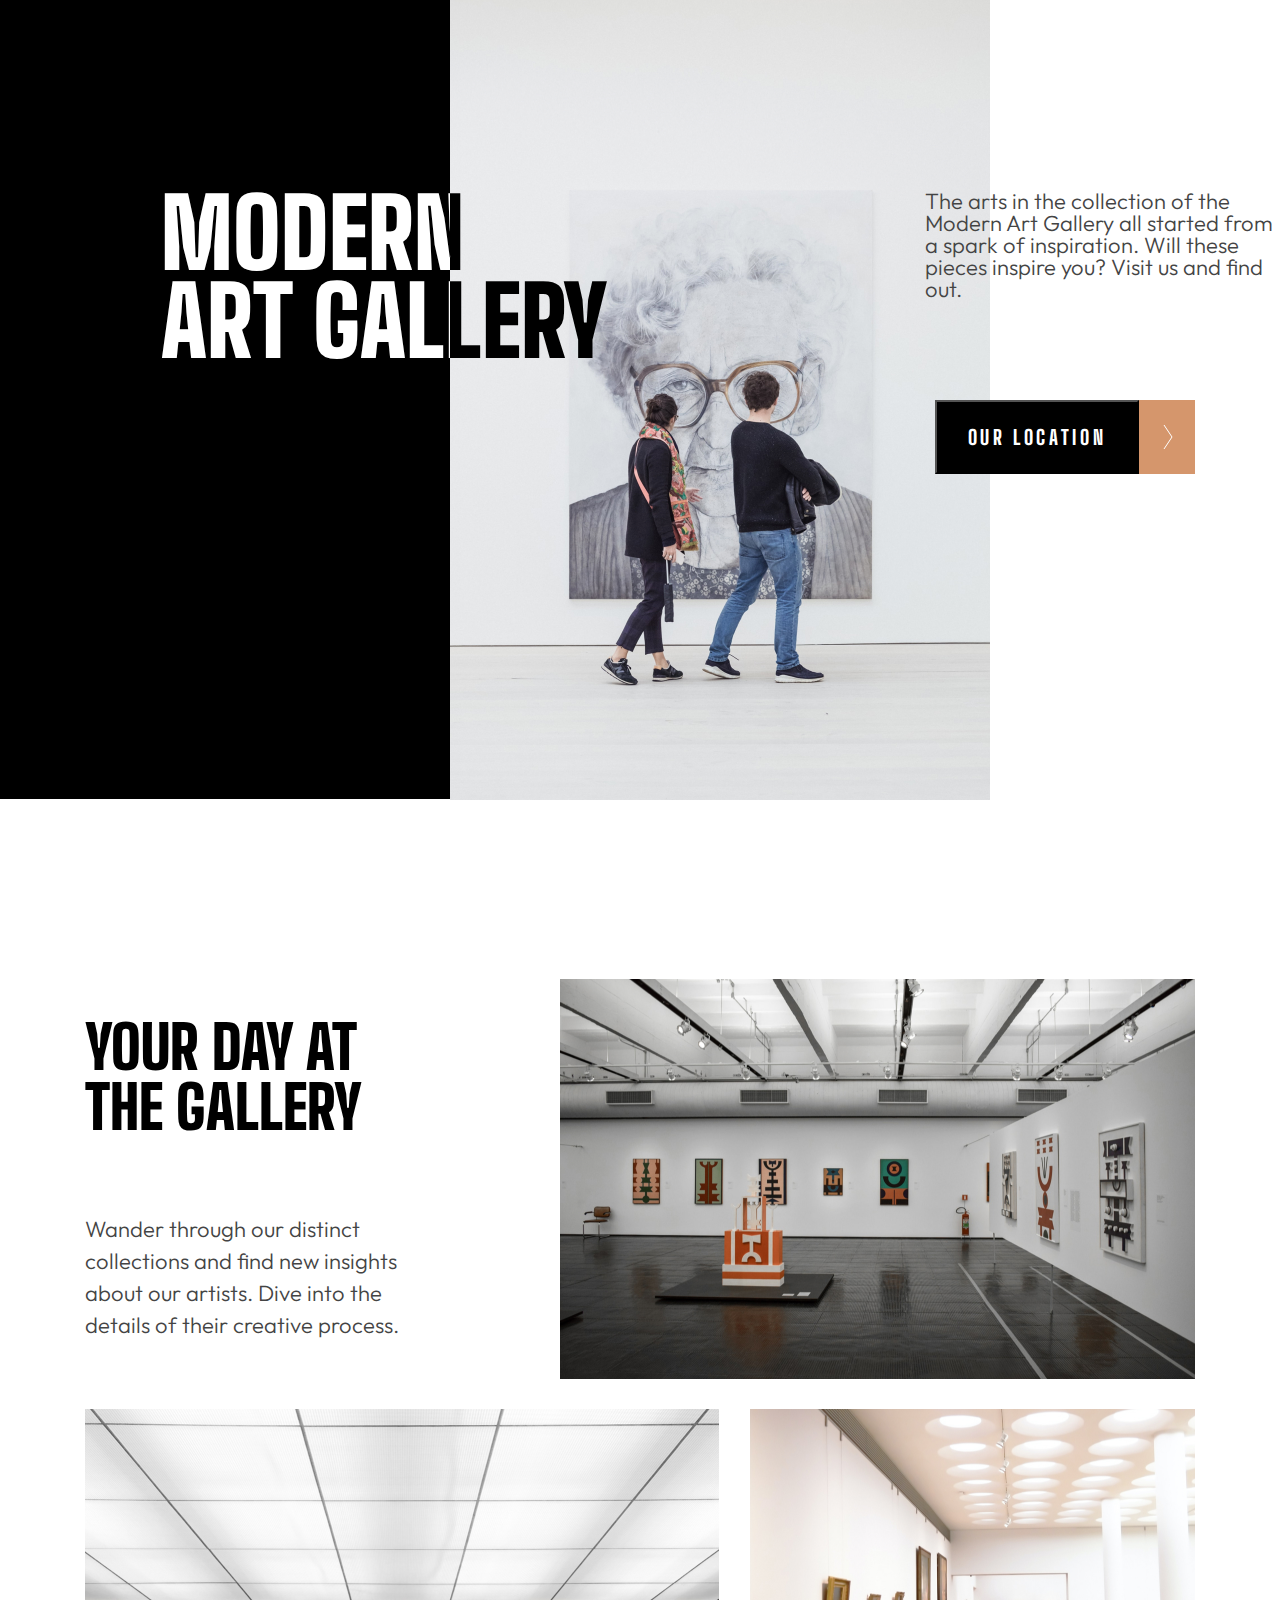
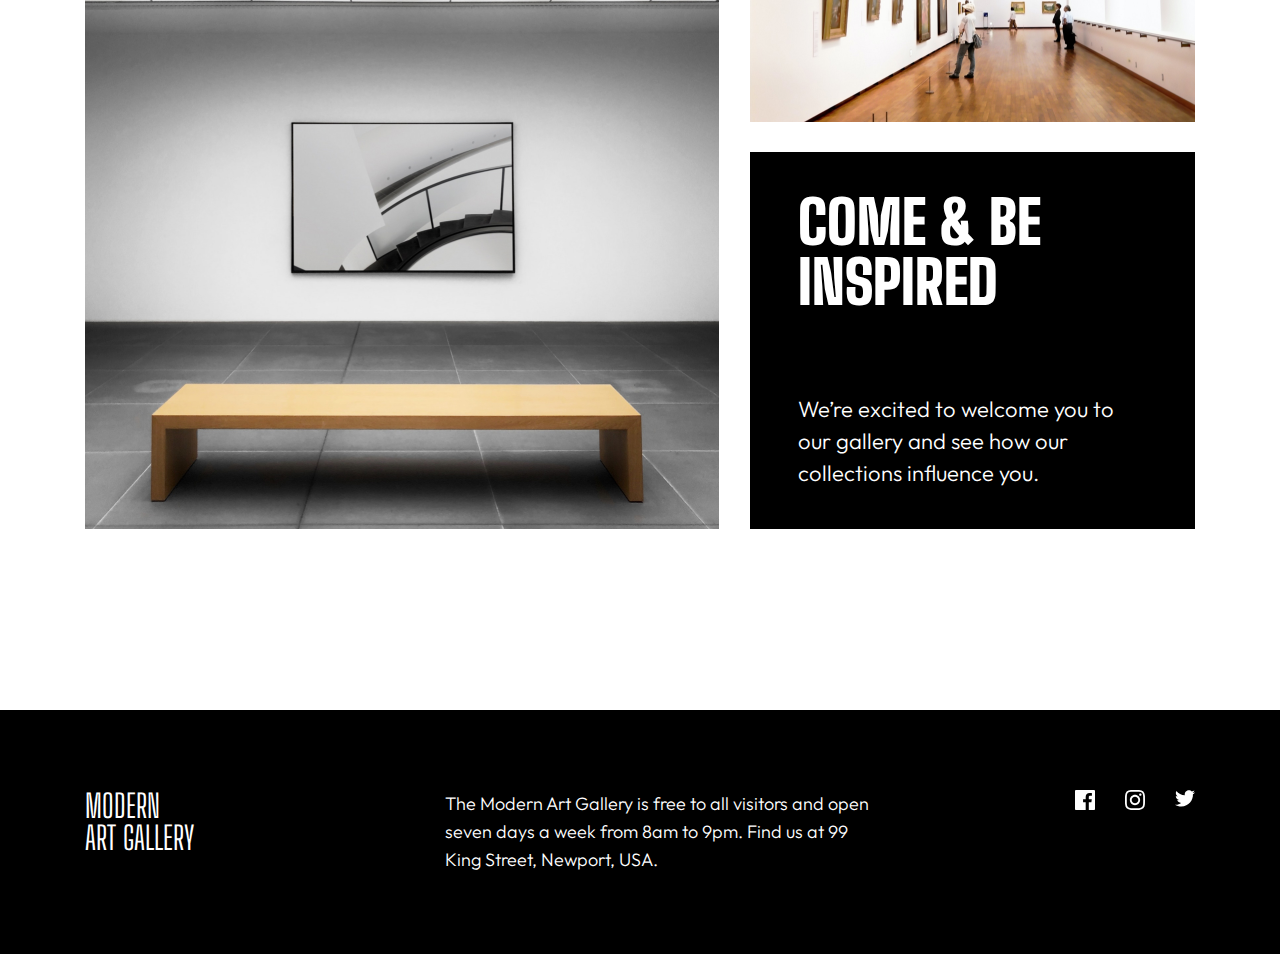
==== index.html @ f4c5466d "Desktop Version" ====
<!DOCTYPE html>
<html lang="en">
<head>
    <meta charset="UTF-8">
    <meta http-equiv="X-UA-Compatible" content="IE=edge">
    <meta name="viewport" content="width=device-width, initial-scale=1.0">
    <link rel="stylesheet" href="./reset.css">
    <link rel="stylesheet" href="./style.css">
    <title>Document</title>
</head>
<body>

    <div class="Container">
        <div class="BlackDiv">
            <h1>MODERN <br> ART GALLERY</h1>
        </div>
        <div class="DivForPic">
            <img  class="GalleryImg" src="./Rectangle.jpg" alt="">
            <h2>MODERN <br> ART GALLERY</h2>
            
        </div>
        <p class="HeaderP">The arts in the collection of the Modern Art Gallery all started from a spark of inspiration. Will these pieces inspire you? Visit us and find out.</p>
        <button class="OurLocation">OUR LOCATION</button>
        <div class="DivForButton">
            <img src="./Path 2.svg" alt="">
        </div>
        <section>
            <div class="UpperDiv">
                <div class="UpperInsideDiv">
                    <p class="YourDay">Your Day at the Gallery</p>
                    <p class="nexttoYourDay">Wander through our distinct collections and find new insights about our artists. Dive into the details of their creative process.</p>
                </div>
                <img class="Rectangle1"src="./Rectangle (1).jpg" alt="">
            </div>
            <div class="DownDiv">
                <img class="Rectangle2" src="./Rectangle Copy 2.jpg" alt="">
                <div class="DownInsideDiv">
                    <img class="Rectangle4" src="./Rectangle Copy 4.jpg" alt="">
                    <div class="Rectangle5">
                        <p class="NexttoDownDivP">COME & BE INSPIRED</p>
                        <p class="NexttoDownDivP2">We’re excited to welcome you to our gallery and see how our collections influence you.</p>
                    </div>
                </div>
            </div>

        </section>
        <footer>
            <div class="FooterDiv">
                <p class="FooterP">MODERN <br> ART GALLERY</p>
                <p class="FooterP2">The Modern Art Gallery is free to all visitors and open seven days a week from 8am to 9pm. Find us at 99 King Street, Newport, USA.</p>
                <div class="IconDiv">
                    <div class="SmallestDivs">
                        <img src="./Path (1).svg" alt="">
                    </div>
                    <div class="SmallestDivs">
                        <img src="./Shape.svg" alt="">
                    </div>
                    <div class="SmallestDivs">
                        <img src="./Path (3).svg" alt="">
                    </div>
                </div>
            </div>

        </footer>
      

        














    </div>
    
</body>
</html>
---- style.css ----
@import url('https://fonts.googleapis.com/css2?family=Big+Shoulders+Display:wght@900&display=swap');
@import url('https://fonts.googleapis.com/css2?family=Outfit&display=swap');
.Container{
    max-width: 1439px;
    width: 100%;
    height: 2554px;
    margin: 0 auto;
    /* margin-top: 80px; */
    position: relative;
    /* border: solid black 2px; */
    
}
.BlackDiv{
    max-width: 450px;
    width: 100%;
    height: 799px;
    background-color: black;
    overflow: hidden;
   
}
h1{
    width: 514px;
    height: 176px;
    color: white;
    font-size: 96px;
    font-weight: 900;
    line-height: 88px;
    font-family: 'Big Shoulders Display';
    font-style: normal;
    margin-top: 189px;
    margin-left: 161px;
   
    

}
.DivForPic{
    width: 540px;
    height: 800px;
    position: absolute;
    left: 450px;
    top: 0px;
    overflow: hidden;
}
h2{
    width: 514px;
    height: 176px;
    color: black;
    font-size: 96px;
    font-weight: 900;
    line-height: 88px;
    font-family: 'Big Shoulders Display';
    font-style: normal;
    margin-top: 189px;
    margin-left: -291px;
    position: absolute;
    
    
 
   
}
.GalleryImg{
    width: 540px;
    height: 800px;
    position: absolute;
}
.HeaderP{
    position: absolute;
    width: 350px;
    height: 150px;
    font-size: 22px;
    font-weight: 300;
    color: #444444;
    font-family: 'Outfit';
    left: 925px;
    top: 190px;
}
.OurLocation{
    width: 204px;
    height: 74px;
    background-color: black;
    position: absolute;
    left: 935px;
    top: 400px;
    color: white;
    font-weight: 800;
    font-size: 20px;
    font-family: 'Big Shoulders Display';
    letter-spacing: 3.63636px;
}
.DivForButton{
    width: 56px;
    height: 74px;
    background-color: #D5966C;
    position: absolute;
    top: 400px;
    left: 1139px;
    padding-left: 24px;
    padding-top: 24px;
}
section{
    position: absolute;
 
    max-width: 1110px;
    width: 100%;
    height: 1150px;
    left: 50%;
    transform: translate(-50%,0);
    margin-top: 180px;
    padding-bottom: 180px;
}
footer{
    max-width: 1440px;
    width: 100%;
    height: 244px;
    background-color: black;
    position: absolute;
    top: 100%;
    transform: translate(0,-100%);
    display: flex;
    justify-content: center;
    align-items: center;


}
.FooterP{
    color: white;
    font-size: 32px;
    font-family: 'Big Shoulders Display';
    width: 159.57px;
    height: 58px;
}
.FooterP2{
    color: white;
    width: 430px;
    height: 84px;
    font-size: 18px;
    font-weight: 300;
    font-family: 'Outfit';
    line-height: 28px;
}
.IconDiv{
    width: 120px;
    height: 20px;
    display: flex;
    justify-content: space-between;
    
}
.FooterDiv{
    max-width: 1110px;
    width: 100%;
    height: 84px;

    display: flex;
    justify-content: space-between;
}
.SmallestDivs{
    width: 20px;
    height: 20px;
    /* background-color: white; */
}
.UpperDiv{
    width: 100%;
    height: 400px;
    display: flex;
    justify-content: space-between;
    
}
.UpperInsideDiv{
    width: 350px;
    height: 400px;
    display: flex;
    flex-direction: column;
    justify-content: space-around;
    align-content: space-around;
}
.Rectangle1{
    width: 635px;
    height: 400px;
}
.DownDiv{
    width: 100%;
    height: 720px;
    margin-top: 30px;
    display: flex;
    justify-content: space-between;
}
.Rectangle2{
    width: 635px;
    height: 720px;

}
.DownInsideDiv{
    width: 445px;
    height: 720px;
    display: flex;
    flex-direction: column;
    justify-content: space-between;
    align-content: space-between;
}
.Rectangle4{
    width: 445px;
    height: 313px;
}
.Rectangle5{
    width: 445px;
    height: 377px;
    background-color: black;
    display: flex;
    justify-content: space-around;
    flex-direction: column;
    align-content: space-around;
    align-items: center;
}
.YourDay{
    width: 350px;
    height: 120px;
    font-family: 'Big Shoulders Display';
    font-style: normal;
    font-weight: 900;
    font-size: 60px;
    line-height: 60px;
    text-transform: uppercase;
}
.nexttoYourDay{
    font-family: 'Outfit';
    font-style: normal;
    font-weight: 300;
    font-size: 22px;
    line-height: 32px;
    color: #444444;
}
.NexttoDownDivP{
    font-family: 'Big Shoulders Display';
    font-style: normal;
    font-weight: 900;
    font-size: 60px;
    line-height: 60px;
    color: white;
    width: 350px;
    height: 120px;
}
.NexttoDownDivP2{
    color: white;
    font-family: 'Outfit';
    font-style: normal;
    font-weight: 300;
    font-size: 22px;
    line-height: 32px;
    width: 350px;
    height: 96px;
}
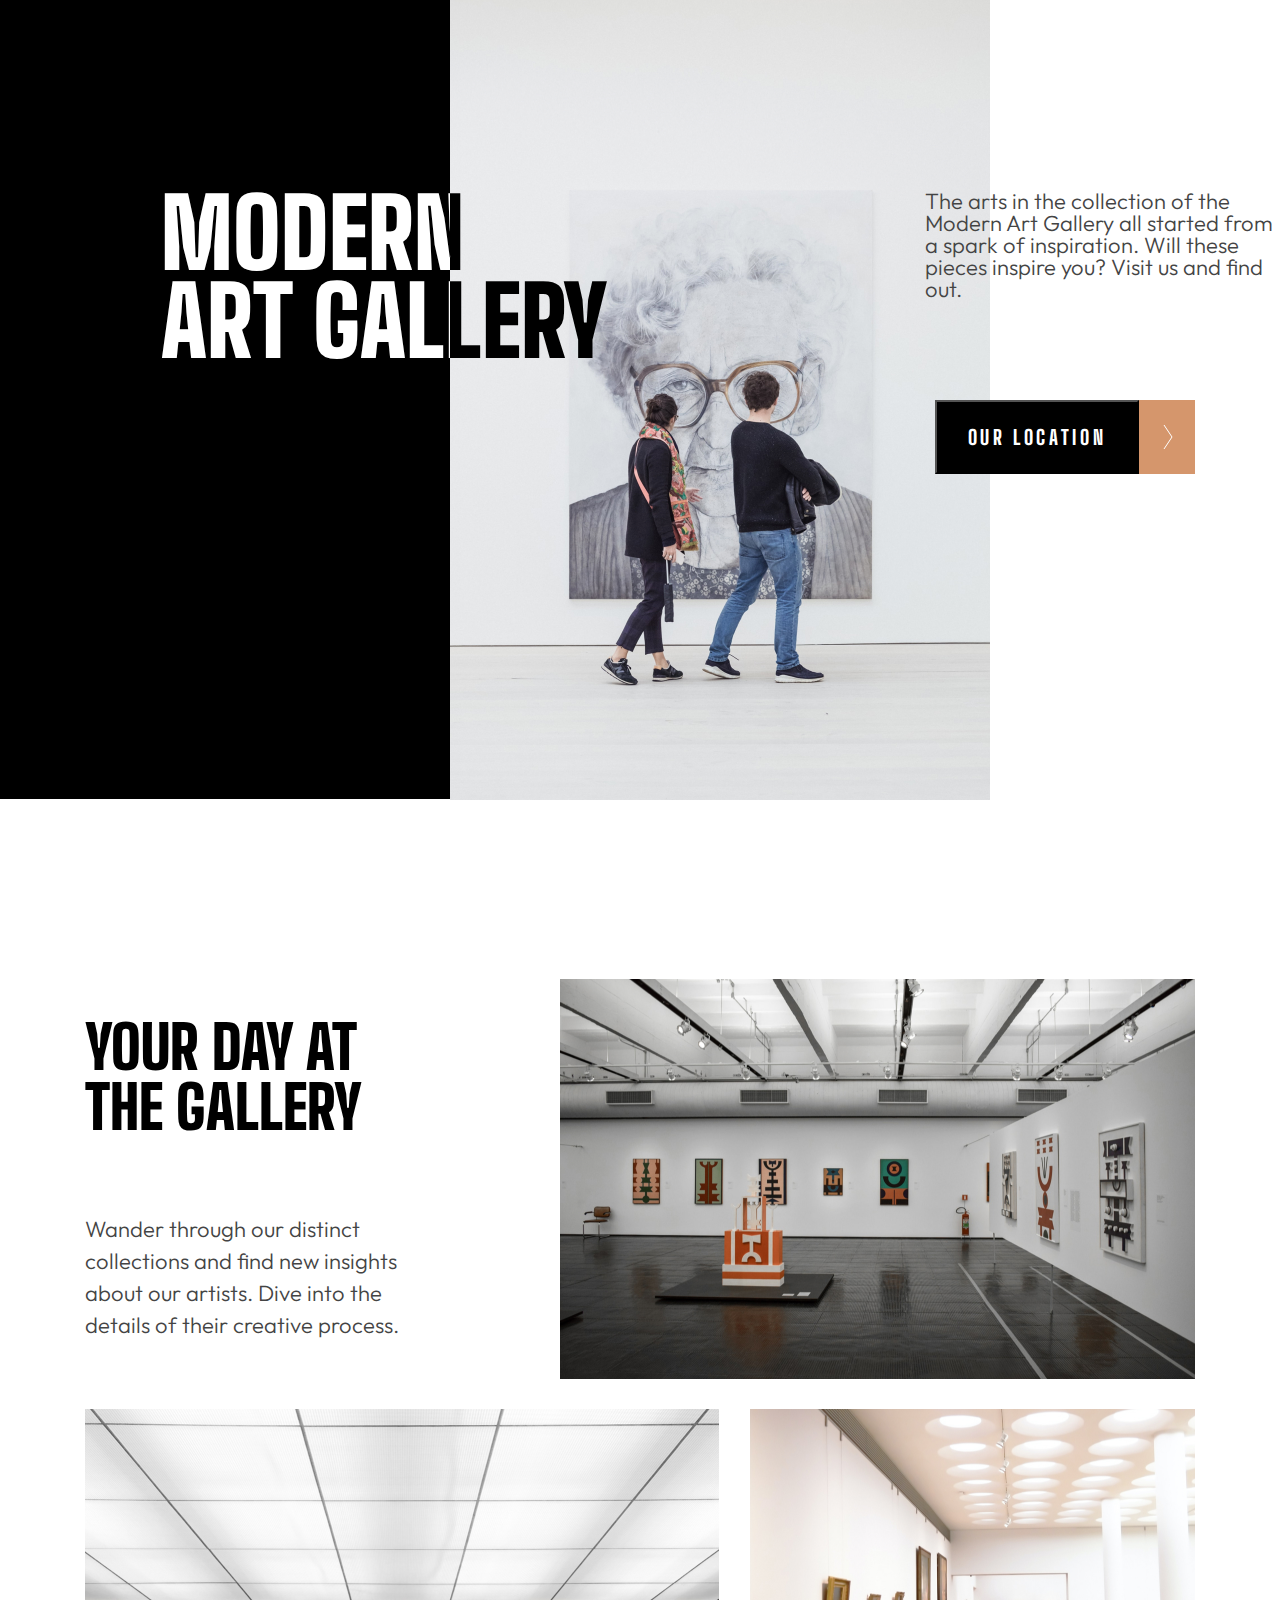
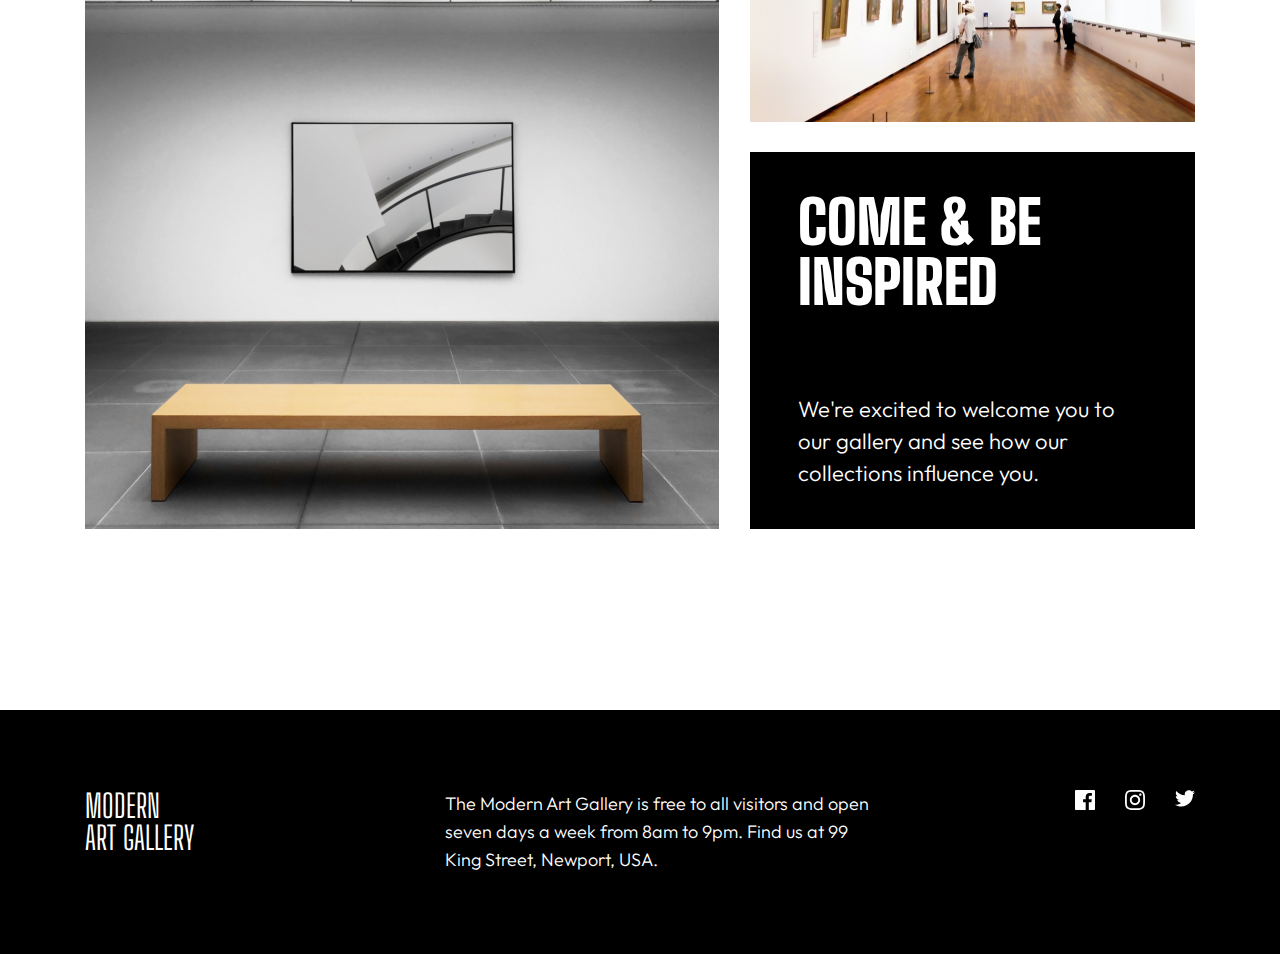
==== commit 23e72cab: "First Page Mobile Version" ====
--- a/index.html
+++ b/index.html
@@ -11,6 +11,7 @@
 <body>
 
     <div class="Container">
+        
         <div class="BlackDiv">
             <h1>MODERN <br> ART GALLERY</h1>
         </div>
@@ -19,11 +20,13 @@
             <h2>MODERN <br> ART GALLERY</h2>
             
         </div>
+        <h3>MODERN <br> ART GALLERY</h3>
         <p class="HeaderP">The arts in the collection of the Modern Art Gallery all started from a spark of inspiration. Will these pieces inspire you? Visit us and find out.</p>
         <button class="OurLocation">OUR LOCATION</button>
         <div class="DivForButton">
             <img src="./Path 2.svg" alt="">
         </div>
+        
         <section>
             <div class="UpperDiv">
                 <div class="UpperInsideDiv">
@@ -38,7 +41,7 @@
                     <img class="Rectangle4" src="./Rectangle Copy 4.jpg" alt="">
                     <div class="Rectangle5">
                         <p class="NexttoDownDivP">COME & BE INSPIRED</p>
-                        <p class="NexttoDownDivP2">We’re excited to welcome you to our gallery and see how our collections influence you.</p>
+                        <p class="NexttoDownDivP2">We're excited to welcome you to our gallery and see how our collections influence you.</p>
                     </div>
                 </div>
             </div>
@@ -49,8 +52,11 @@
                 <p class="FooterP">MODERN <br> ART GALLERY</p>
                 <p class="FooterP2">The Modern Art Gallery is free to all visitors and open seven days a week from 8am to 9pm. Find us at 99 King Street, Newport, USA.</p>
                 <div class="IconDiv">
-                    <div class="SmallestDivs">
-                        <img src="./Path (1).svg" alt="">
+                    <div class="SmallestDivsFB">
+                        <!-- <img class="FBicon2" src="./FBicon.png" alt="">
+                        <img class="FBicon1" src="./Path (1).svg" alt=""> -->
+                        
+                        
                     </div>
                     <div class="SmallestDivs">
                         <img src="./Shape.svg" alt="">
--- a/style.css
+++ b/style.css
@@ -158,6 +158,24 @@
     height: 20px;
     /* background-color: white; */
 }
+.SmallestDivsFB{
+    width: 20px;
+    height: 20px;
+    background-image: url(./Path\ \(1\).svg);
+}
+.SmallestDivsFB:hover{
+    background-image: url(./FBicon.png);
+    cursor: pointer;
+}
+
+.FBicon2{
+    display: none;
+    
+}
+
+
+
+
 .UpperDiv{
     width: 100%;
     height: 400px;
@@ -183,6 +201,7 @@
     margin-top: 30px;
     display: flex;
     justify-content: space-between;
+    
 }
 .Rectangle2{
     width: 635px;
@@ -248,4 +267,350 @@
     line-height: 32px;
     width: 350px;
     height: 96px;
-}+}
+.OurLocation:hover{
+    background-color: #D5966C;
+    cursor: pointer;
+}
+h3{
+    width: 514px;
+    height: 176px;
+    color: black;
+    font-size: 96px;
+    font-weight: 900;
+    line-height: 88px;
+    font-family: 'Big Shoulders Display';
+    font-style: normal;
+    margin-top: 189px;
+    margin-left: -291px;
+    position: absolute;
+    display: none;
+
+}
+@media (max-width:769px){
+    .Container{
+
+        height: 2287px;
+       
+    }
+    .BlackDiv{
+        display: none;
+        
+
+
+       
+    }
+    h1{
+        display: none;
+    }
+    .DivForPic{
+        width: 437px;
+        height: 700px;
+        left: 0px;
+        overflow: visible;
+
+    }
+    .GalleryImg{
+        width: 437px;
+        height: 700px;
+        
+    }
+    h2{
+        width: 339px;
+        height: 130px;
+        font-size: 70px;
+        font-weight: 900;
+        line-height: 65px;
+        margin-top: 145px;
+        margin-left: 389px;
+
+        
+    }
+    .section{
+        padding-bottom: 0px;
+        /* margin-top: 120px; */
+    }
+     
+    .Rectangle1{
+        width: 398px;
+        height: 400px;
+    }
+    .Rectangle2{
+        width: 398px;
+        height: 720px;
+    
+    }
+       
+    
+    .UpperDiv{
+      
+        justify-content: space-around;
+    }
+    .DownDiv{
+   
+        justify-content: space-around;
+        margin-left: 17px;
+        
+    }
+    .HeaderP{
+        width: 339px;
+        height: 112px;
+        font-size: 18px;
+        left: 389px;
+        top: 323px;
+        line-height: 28px;
+    }
+    .OurLocation{
+        left: 389px;
+        top: 483px;
+
+
+    }
+    .DivForButton{
+
+        top: 483px;
+        left: 593px;
+  
+    }
+
+    section{
+
+       top: 650px;
+       
+    }
+    .UpperInsideDiv{
+        width: 230px;
+
+    }
+    .YourDay{
+        width: 223px;
+        height: 135px;
+        font-size: 50px;
+        line-height: 45px;
+
+    }
+    .nexttoYourDay{
+
+        font-size: 18px;
+        line-height: 28px;
+        width: 223px;
+        height: 140px;
+
+ 
+    }
+    .Rectangle2{
+        width: 398px;
+        height: 720px;
+    
+    }
+    .DownInsideDiv{
+        width: 297px;
+        margin-right: 21px;
+        
+
+    }
+    .Rectangle4{
+        width: 280px;
+
+    }
+    .Rectangle5{
+        width: 280px;
+
+    }
+    .NexttoDownDivP{
+        width: 223px;
+        height: 90px;
+        font-weight: 900;
+        font-size: 50px;
+        line-height: 45px;
+
+    }
+    .NexttoDownDivP2{
+
+        font-size: 18px;
+        line-height: 28px;
+        width: 223px;
+        height: 112px;
+    }
+    .FooterDiv{
+
+        justify-content: space-around;
+    }
+    .FooterP{
+        font-size: 18px;
+        width: 110px;
+        height: 40px;
+    }
+    .FooterP2{
+
+        width: 281px;
+        height: 104px;
+        font-size: 16px;
+        line-height: 26px;
+    }
+
+
+        
+    
+}
+
+@media (max-width:376px){
+
+    .DivForPic{
+        width: 375px;
+        height: 240px;
+        overflow: hidden;
+    }
+    
+    .GalleryImg{
+        width: 100%;
+        height: 550px;
+        margin-top: -150px;
+        
+    }
+    h2{
+        display: block;
+
+    
+
+        
+    }
+    h3{
+        width: 343px;
+        height: 110px;
+        color: black;
+        font-size: 60px;
+        line-height: 55px;
+        margin-top: 270px;
+        margin-left: 16px;
+        display: block;
+    
+    }
+
+    .HeaderP{
+        width: 343px;
+        height: 112px;
+        font-size: 16px;
+        left: 16px;
+        top: 414px;
+        line-height: 28px;
+    }
+
+    .Container{
+
+        height: 2811px;
+       
+    }
+    .OurLocation{
+        left: 16px;
+        top: 558px;
+
+
+    }
+    .DivForButton{
+
+        top: 558px;
+        left: 220px;
+  
+    }
+    .UpperDiv{
+        flex-wrap: wrap-reverse;
+        
+    }
+    .Rectangle1{
+        width: 343px;
+        height: 320px;
+    }
+    .YourDay{
+        width: 250px;
+        height: 90px;
+        font-size: 50px;
+        line-height: 45px;
+        margin-left: 16px;
+
+    }
+    .UpperInsideDiv{
+        width: 100%;
+        height: 300px;
+
+    }
+    section{
+
+        top: 750px;
+        
+     }
+     .nexttoYourDay{
+
+        font-size: 18px;
+        line-height: 28px;
+        width: 343px;
+        height: 112px;
+        margin-left: 16px;
+
+ 
+    }
+    .DownDiv{
+
+        position: absolute;
+        justify-content: space-around;
+        margin-left: 0px;
+        flex-wrap: wrap;
+        top: 370px;
+        height: 900px;
+        
+    }
+    .Rectangle2{
+        width: 343px;
+        height: 480px;
+    
+    }
+    .Rectangle4{
+        width: 343px;
+        height: 200px;
+        margin-top: 16px;
+        margin-left: 16px;
+
+    }
+
+    .DownInsideDiv{
+        width: 100%;
+        margin-right: 0px;
+        height: 610px;
+        
+    }
+
+    .Rectangle5{
+        width: 343px;
+        margin-left: 16px;
+        align-items: baseline;
+
+    }
+
+    .NexttoDownDivP2{
+
+        font-size: 18px;
+        line-height: 28px;
+        width: 295px;
+        height: 84px;
+        margin-left: 24px;
+    }
+    footer{
+
+        height: 336px;
+        align-items: start;
+    
+    
+    }
+    .FooterDiv{
+
+        height: 100%;
+    
+        display: flex;
+        justify-content: space-around;
+        flex-direction: column;
+        margin-left: 32px;
+    }
+
+
+}
+
